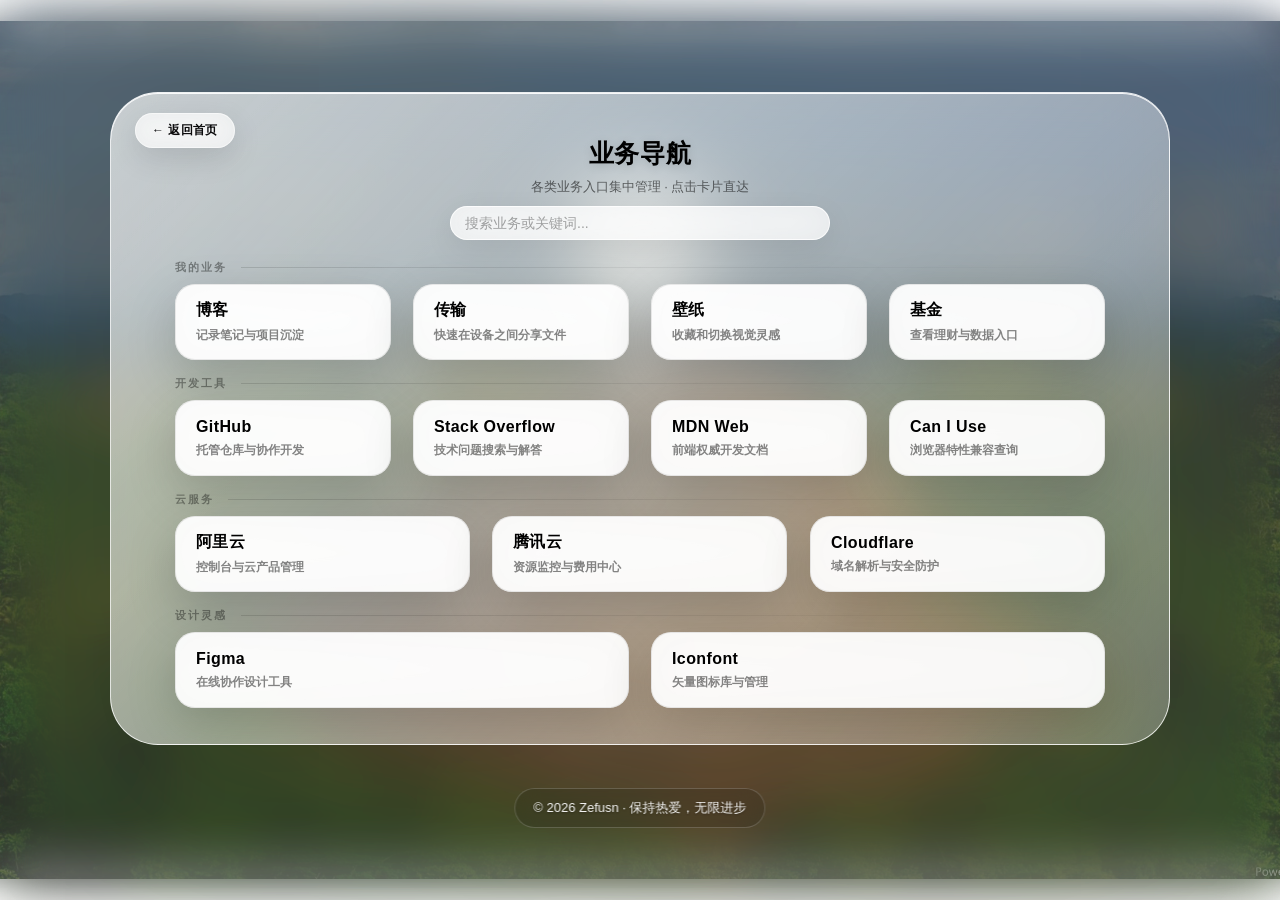
==== nav.html @ c70ac430 "feat: 新增业务导航页并优化首页与二级页面交互 1. 新增nav.html业务导航页面，支持分组展示链接与搜索过滤 2. 首页新增导航入口卡片，跳转至业务导航页 3. 优化3D倾斜卡片逻辑：二级页" ====
<!DOCTYPE html>
<html lang="zh-CN">
<head>
  <meta charset="UTF-8" />
  <meta name="viewport" content="width=device-width, initial-scale=1.0" />
  <title>业务导航</title>
  <link rel="icon" href="assets/img/favicon.ico" type="image/x-icon">
  <link rel="stylesheet" href="assets/css/style.css">
</head>

<body class="scroll-page">
  <div class="overlay"></div>

  <div class="container" id="card">
    <a class="back-btn" href="index.html">&larr; 返回首页</a>

    <div class="page-header">
      <div class="page-title">业务导航</div>
      <div class="page-subtitle">各类业务入口集中管理 · 点击卡片直达</div>
      <label class="nav-search">
        <input type="search" id="nav-search-input" placeholder="搜索业务或关键词..." autocomplete="off" />
      </label>
    </div>

    <div class="nav-sections" id="nav-sections"></div>

    <div class="nav-empty" id="nav-empty" hidden>未找到匹配的导航，换个关键词试试</div>
  </div>

  <div class="footer">
    &copy; 2026 Zefusn &middot; 保持热爱，无限进步
  </div>

  <script src="assets/js/script.js"></script>
  <script>
    const NAV_DATA = [
      {
        group: '我的业务',
        items: [
          { title: '博客', desc: '记录笔记与项目沉淀', url: 'https://www.note.luckymax.cn/' },
          { title: '传输', desc: '快速在设备之间分享文件', url: 'https://www.snapdrop.luckymax.cn/' },
          { title: '壁纸', desc: '收藏和切换视觉灵感', url: 'https://www.im.luckymax.cn/' },
          { title: '基金', desc: '查看理财与数据入口', url: 'https://www.gd.luckymax.cn/' }
        ]
      },
      {
        group: '开发工具',
        items: [
          { title: 'GitHub', desc: '托管仓库与协作开发', url: 'https://github.com' },
          { title: 'Stack Overflow', desc: '技术问题搜索与解答', url: 'https://stackoverflow.com' },
          { title: 'MDN Web', desc: '前端权威开发文档', url: 'https://developer.mozilla.org/zh-CN/' },
          { title: 'Can I Use', desc: '浏览器特性兼容查询', url: 'https://caniuse.com' }
        ]
      },
      {
        group: '云服务',
        items: [
          { title: '阿里云', desc: '控制台与云产品管理', url: 'https://www.aliyun.com' },
          { title: '腾讯云', desc: '资源监控与费用中心', url: 'https://cloud.tencent.com' },
          { title: 'Cloudflare', desc: '域名解析与安全防护', url: 'https://dash.cloudflare.com' }
        ]
      },
      {
        group: '设计灵感',
        items: [
          { title: 'Figma', desc: '在线协作设计工具', url: 'https://www.figma.com' },
          { title: 'Iconfont', desc: '矢量图标库与管理', url: 'https://www.iconfont.cn' }
        ]
      }
    ];

    const sectionsEl = document.getElementById('nav-sections');
    const emptyEl = document.getElementById('nav-empty');
    const searchInput = document.getElementById('nav-search-input');

    function buildNav() {
      const fragment = document.createDocumentFragment();

      NAV_DATA.forEach(data => {
        const section = document.createElement('section');
        section.className = 'nav-section';

        const head = document.createElement('div');
        head.className = 'section-head';
        const label = document.createElement('h2');
        label.className = 'section-label';
        label.textContent = data.group;
        const line = document.createElement('span');
        line.className = 'section-line';
        head.appendChild(label);
        head.appendChild(line);

        const grid = document.createElement('div');
        grid.className = 'links';
        data.items.forEach(item => {
          const link = document.createElement('a');
          link.className = 'link-btn';
          link.href = item.url;
          link.target = '_blank';
          link.rel = 'noopener noreferrer';
          link.dataset.keywords = `${data.group} ${item.title} ${item.desc}`.toLowerCase();
          link.innerHTML =
            `<span class="link-title">${item.title}</span>` +
            `<span class="link-desc">${item.desc}</span>`;
          grid.appendChild(link);
        });

        section.appendChild(head);
        section.appendChild(grid);
        fragment.appendChild(section);
      });

      sectionsEl.appendChild(fragment);
    }

    function filterNav() {
      const keyword = searchInput.value.trim().toLowerCase();
      let visibleCount = 0;

      sectionsEl.querySelectorAll('.nav-section').forEach(section => {
        let sectionVisible = 0;
        section.querySelectorAll('.link-btn').forEach(btn => {
          const hit = !keyword || btn.dataset.keywords.includes(keyword);
          btn.hidden = !hit;
          if (hit) sectionVisible++;
        });
        section.hidden = sectionVisible === 0;
        visibleCount += sectionVisible;
      });

      emptyEl.hidden = visibleCount !== 0;
    }

    window.addEventListener('DOMContentLoaded', () => {
      if (!sectionsEl) return;
      buildNav();
      searchInput.addEventListener('input', filterNav);
    });
  </script>
</body>
</html>
---- assets/css/style.css ----
:root{
  --accent: 200,200,255;
  --accent2: 180,220,255;
  --text: #111;
  --text-soft: rgba(0,0,0,0.65);
  --text-strong: #000;
}

* { margin:0; padding:0; box-sizing:border-box; font-family:-apple-system,BlinkMacSystemFont,"SF Pro Display","Segoe UI",Roboto,sans-serif; }

body {
  min-height:100vh; display:flex; flex-direction:column; justify-content:flex-start; align-items:center;
  padding:20px 60px 140px;
  background-size:cover; background-position:center; overflow:hidden;
  animation:fadeIn 1.2s ease;
  perspective:1600px;
  /* 性能优化：添加背景色作为 fallback */
  background-color:#f0f0f0;
}

.footer {
  position:absolute;
  left:50%;
  bottom:72px;
  transform:translateX(-50%);
  z-index:20;
  width:max-content;
  padding:10px 18px;
  border-radius:999px;
  text-align:center;
  font-size:13px;
  color:rgba(255,255,255,0.95);
  text-shadow:0 1px 2px rgba(0,0,0,0.25);
  background:rgba(18, 18, 18, 0.14);
  backdrop-filter:blur(12px);
  border:1px solid rgba(255,255,255,0.18);
}

body::before {
  content:""; position:absolute; inset:0;
  background:
    radial-gradient(circle at 20% 30%, rgba(var(--accent),0.35), transparent 40%),
    radial-gradient(circle at 80% 70%, rgba(var(--accent2),0.28), transparent 45%),
    radial-gradient(circle at 50% 50%, rgba(var(--accent),0.18), transparent 60%);
  filter: blur(110px);
  animation: float 28s ease-in-out infinite alternate;
}

body::after {
  content:""; position:absolute; inset:0;
  background-image:url('https://grainy-gradients.vercel.app/noise.svg');
  opacity:0.08;
}

@keyframes float {
  from { transform:translateY(-40px) scale(1); }
  to { transform:translateY(40px) scale(1.08); }
}

.overlay {
  position:absolute; inset:0;
  /* 性能优化：减少 backdrop-filter 复杂度 */
  backdrop-filter:blur(30px) saturate(140%);
  background:rgba(255,255,255,0.16);
  /* 性能优化：硬件加速 */
  transform: translateZ(0);
}

.container {
  position:relative; z-index:2;
  display:flex; flex-direction:column; align-items:center;
  gap:42px;
  padding:85px 100px;
  border-radius:48px;
  width:min(1060px, 92vw);
  min-height:500px;

  /* 性能优化：减少 backdrop-filter 复杂度 */
  backdrop-filter:blur(30px) saturate(140%);
  background:linear-gradient(135deg, rgba(255,255,255,0.7), rgba(255,255,255,0.28));
  /* 性能优化：硬件加速 */
  will-change: transform;

  box-shadow:
    0 80px 200px rgba(0,0,0,0.18),
    inset 0 1px 0 rgba(255,255,255,0.9);

  border:1px solid rgba(255,255,255,0.8);

  transform-style:preserve-3d;
  transition:transform .18s ease-out;
  overflow:hidden;

  transform:scale(0.85);
}

.container::before{
  content:""; position:absolute; inset:0; border-radius:inherit;
  background:linear-gradient(130deg,
    rgba(var(--accent),0.35),
    transparent 30%,
    transparent 70%,
    rgba(var(--accent2),0.35));
  mix-blend-mode:overlay;
  opacity:0.6;
  pointer-events:none;
}

.profile { 
  display:flex; flex-direction:column; align-items:center; gap:18px;
  transform: translateZ(40px);
}

.avatar {
  width:150px; height:150px; border-radius:50%; overflow:hidden;
  border:3px solid rgba(255,255,255,0.9);
  box-shadow:0 25px 60px rgba(0,0,0,0.22);
  transition:transform .4s ease;
  transform: translateZ(70px);
}

.avatar:hover { transform:scale(1.06) translateZ(90px); }

.avatar img { width:100%; height:100%; object-fit:cover; }

.name {
  font-size:34px; font-weight:800;
  color:var(--text-strong);
  letter-spacing:0.6px;
  text-shadow:0 2px 10px rgba(0,0,0,0.15);
  transform: translateZ(60px);
}

.intro-line {
  max-width:520px;
  font-size:15px;
  color:rgba(0,0,0,0.56);
  line-height:1.7;
  text-align:center;
  transform: translateZ(54px);
}

.daily-quote {
  text-align:center;
  max-width:600px;
  padding:6px 20px 0;
  transform: translateZ(50px);
}

.quote-label {
  margin-bottom:10px;
  font-size:11px;
  font-weight:700;
  letter-spacing:0.18em;
  color:rgba(0,0,0,0.36);
  text-transform:uppercase;
}

.quote-text {
  font-size:16px;
  font-style:italic;
  color:var(--text-soft);
  line-height:1.6;
  margin-bottom:8px;
}

.quote-author {
  font-size:14px;
  color:var(--text-soft);
  opacity:0.8;
}

.links {
  display:grid;
  grid-template-columns:repeat(auto-fit, minmax(180px, 1fr));
  gap:22px;
  width:100%; max-width:950px;
  transform: translateZ(50px);
}

.link-btn {
  display:flex; flex-direction:column; align-items:flex-start; justify-content:center;
  text-decoration:none;
  gap:10px;
  min-height:110px;
  padding:22px 26px;
  border-radius:24px;
  color:#0b0b0c;

  /* 性能优化：减少 backdrop-filter 复杂度 */
  backdrop-filter:blur(20px) saturate(140%);
  background:rgba(255,255,255,0.98);

  box-shadow:0 18px 50px rgba(0,0,0,0.18);
  border:1px solid rgba(0,0,0,0.06);

  position:relative; overflow:hidden;
  text-shadow:0 1px 0 rgba(255,255,255,0.6);

  will-change: transform;

  transition:
    transform .35s cubic-bezier(.2,.9,.25,1.15),
    box-shadow .35s cubic-bezier(.2,.9,.2,1),
    background .25s ease;
}

.link-btn::after {
  content:""; position:absolute; inset:0;
  background:linear-gradient(120deg,transparent,rgba(255,255,255,0.9),transparent);
  transform:translateX(-120%);
  transition:0.9s;
}

.link-btn:hover::after { transform:translateX(120%); }

.link-btn:hover {
  transform:translateY(-8px) scale(1.035);
  background:#ffffff;
  box-shadow:0 35px 90px rgba(0,0,0,0.28);
}

.link-btn:active {
  transform:translateY(-1px) scale(0.94);
  box-shadow:0 12px 28px rgba(0,0,0,0.18);
  transition: transform .12s cubic-bezier(.3,1.5,.5,1);
}

.link-title {
  font-size:18px;
  font-weight:800;
  letter-spacing:0.4px;
}

.link-desc {
  font-size:13px;
  line-height:1.6;
  color:rgba(0,0,0,0.48);
  font-weight:600;
}

@keyframes fadeIn {
  from {opacity:0; transform:scale(.94);} 
  to {opacity:1; transform:scale(1);} 
}

/* ===== 移动端适配（仅新增）===== */
@media (max-width:768px) {
  body{
    justify-content:flex-start;
    padding:10px 14px 16px;
    overflow-y:auto;
    perspective:none;
    background-image:none !important;
    background-color:#edf3fb;
    -webkit-font-smoothing:antialiased;
    -moz-osx-font-smoothing:grayscale;
    text-rendering:optimizeLegibility;
    /* 性能优化：禁用动画 */
    animation:none;
  }

  body::before {
    display:none;
  }

  body::after {
    display:none;
  }

  .container {
    width:min(100%, 420px);
    min-height:auto;
    padding:22px 18px 16px;
    border-radius:26px;
    gap:18px;
    transform:none !important;
    transform-style:flat;
    will-change:auto;
    transition:box-shadow .2s ease;
    /* 性能优化：减少 backdrop-filter 复杂度 */
    backdrop-filter:blur(20px) saturate(120%);
  }

  .overlay {
    transform:none;
    backdrop-filter:blur(18px) saturate(118%);
    background:rgba(255,255,255,0.14);
  }

  .profile {
    gap:10px;
    transform:none;
  }

  .avatar {
    width:104px; height:104px;
    transform:none;
  }

  .avatar:hover { transform:none; }

  .name {
    font-size:22px;
    transform:none;
  }

  .intro-line {
    font-size:13px;
    max-width:280px;
    transform:none;
  }

  .daily-quote {
    max-width:100%;
    padding:0 6px 0;
    transform:none;
  }

  .quote-label {
    margin-bottom:6px;
    font-size:10px;
  }

  .quote-text {
    font-size:15px;
    line-height:1.65;
    margin-bottom:4px;
  }

  .quote-author {
    font-size:13px;
  }

  .name,
  .quote-text,
  .quote-author,
  .link-btn,
  .link-title,
  .link-desc,
  .footer {
    text-shadow:none;
  }

  .links {
    grid-template-columns:1fr;
    gap:10px;
    transform:none;
  }

  .link-btn {
    padding:14px 16px;
    min-height:76px;
    border-radius:20px;
    backdrop-filter:blur(10px) saturate(115%);
    transition:none;
  }

  .link-title {
    font-size:16px;
  }

  .link-desc {
    font-size:12px;
    line-height:1.55;
  }

  .link-btn::after {
    display:none;
  }

  .link-btn:hover,
  .link-btn:active {
    transform:none;
    box-shadow:0 18px 50px rgba(0,0,0,0.18);
    background:rgba(255,255,255,0.98);
  }

  .footer {
    position:static;
    transform:none;
    width:fit-content;
    max-width:min(100%, 420px);
    margin:8px auto 0;
    padding:8px 14px;
    font-size:12px;
    line-height:1.35;
  }
}

/* ===== 低性能设备适配 ===== */
@media (max-width:480px) {
  .container {
    background:linear-gradient(135deg, rgba(255,255,255,0.66), rgba(255,255,255,0.32));
    backdrop-filter:blur(18px) saturate(118%);
  }

  .overlay {
    background:rgba(255,255,255,0.12);
    backdrop-filter:blur(16px) saturate(115%);
  }

  .link-btn {
    background:rgba(255,255,255,0.9);
    backdrop-filter:blur(8px) saturate(112%);
  }

  .footer {
    max-width:calc(100vw - 28px);
    font-size:11px;
    padding:8px 12px;
  }
}

@media (prefers-reduced-motion: reduce) {
  * { animation:none !important; transition:none !important; }
}

.dark-bg .link-btn{
  background:rgba(255,255,255,0.92);
  color:#000;
  border:1px solid rgba(0,0,0,0.08);
  text-shadow:none;
}

.light-bg .link-btn{
  background:rgba(255,255,255,0.88);
  color:#000;
}

/* ===== 二级页面：业务导航（仅新增）===== */
body.scroll-page {
  overflow-y:auto;
}

.page-header {
  display:flex; flex-direction:column; align-items:center; gap:14px;
  width:100%;
  transform: translateZ(60px);
}

.back-btn {
  position:absolute; top:34px; left:38px;
  display:inline-flex; align-items:center; gap:8px;
  padding:10px 18px;
  border-radius:999px;
  font-size:13px; font-weight:700; letter-spacing:.4px;
  color:#0b0b0c; text-decoration:none;
  backdrop-filter:blur(12px);
  background:rgba(255,255,255,0.6);
  border:1px solid rgba(255,255,255,0.55);
  box-shadow:0 10px 30px rgba(0,0,0,0.12);
  transition:
    transform .25s cubic-bezier(.2,.9,.25,1.15),
    box-shadow .25s ease,
    background .25s ease;
}

.back-btn:hover {
  transform:translateY(-2px);
  background:#ffffff;
  box-shadow:0 16px 40px rgba(0,0,0,0.18);
}

.back-btn:active {
  transform:scale(0.96);
  transition:transform .12s cubic-bezier(.3,1.5,.5,1);
}

.page-title {
  font-size:30px; font-weight:800;
  color:var(--text-strong);
  letter-spacing:.6px;
  text-shadow:0 2px 10px rgba(0,0,0,.15);
}

.page-subtitle {
  font-size:14px;
  color:rgba(0,0,0,.56);
}

.nav-search {
  display:flex; align-items:center; gap:8px;
  margin-top:2px;
  width:min(420px, 100%);
  padding:11px 16px;
  border-radius:999px;
  backdrop-filter:blur(16px);
  background:rgba(255,255,255,0.7);
  border:1px solid rgba(255,255,255,0.8);
  box-shadow:0 10px 30px rgba(0,0,0,.08);
  transition:box-shadow .25s ease, border-color .25s ease;
}

.nav-search:focus-within {
  border-color:rgba(255,255,255,.95);
  box-shadow:0 0 0 3px rgba(var(--accent2),0.35), 0 12px 36px rgba(0,0,0,.12);
}

.nav-search input {
  flex:1;
  border:none; outline:none; background:transparent;
  font-size:14px;
  color:var(--text-strong);
}

.nav-search input::placeholder { color:rgba(0,0,0,.35); }

.nav-sections {
  display:flex; flex-direction:column; gap:30px;
  width:100%; max-width:950px;
  transform: translateZ(50px);
}

.nav-section {
  display:flex; flex-direction:column; gap:16px;
}

.nav-section[hidden] { display:none; }

.section-head {
  display:flex; align-items:center; gap:14px;
}

.section-label {
  font-size:11px; font-weight:700;
  letter-spacing:.18em; text-transform:uppercase;
  color:rgba(0,0,0,.36);
}

.section-line {
  flex:1; height:1px;
  background:linear-gradient(90deg, rgba(0,0,0,.12), transparent);
}

.link-btn[hidden] { display:none; }

.nav-empty {
  padding:26px;
  text-align:center;
  font-size:14px;
  color:rgba(0,0,0,.45);
}

@media (max-width:768px) {
  .back-btn {
    top:16px; left:16px;
    padding:8px 14px;
    font-size:12px;
  }

  .page-header {
    gap:10px;
    transform:none;
  }

  .page-title { font-size:22px; text-shadow:none; }
  .page-subtitle { font-size:13px; }

  .nav-search {
    width:100%;
    padding:9px 14px;
  }

  .nav-sections {
    gap:22px;
    transform:none;
  }

  .nav-empty {
    padding:14px;
    font-size:13px;
  }
}

/* ===== 导航页紧凑布局：桌面端一屏完整展示（仅新增）===== */
@media (min-width:769px) {
  body.scroll-page {
    /* 底部预留 footer 空间 */
    padding:24px 60px 88px;
  }

  body.scroll-page .container {
    gap:20px;
    min-height:auto;
    padding:44px 64px 36px;
    /* 关键：不做缩放/3D 变换，避免位图降采样导致文字模糊 */
    transform:none !important;
    will-change:auto;
    transition:none;
    /* 剩余空间内垂直居中（auto margin 在内容超高时可安全滚动，不会裁顶） */
    margin-block:auto;
  }

  body.scroll-page .page-header,
  body.scroll-page .nav-sections {
    transform:none;
  }

  body.scroll-page .back-btn {
    top:20px; left:24px;
    padding:8px 16px;
    font-size:12px;
  }

  body.scroll-page .page-header { gap:8px; }

  body.scroll-page .page-title { font-size:25px; }

  body.scroll-page .page-subtitle { font-size:13px; }

  body.scroll-page .nav-search {
    width:min(380px, 100%);
    padding:8px 14px;
  }

  body.scroll-page .nav-sections { gap:16px; }

  body.scroll-page .nav-section { gap:9px; }

  body.scroll-page .link-btn {
    min-height:76px;
    gap:5px;
    padding:15px 20px;
    border-radius:20px;
  }

  body.scroll-page .link-title { font-size:16px; }

  body.scroll-page .link-desc {
    font-size:12px;
    line-height:1.5;
  }
}
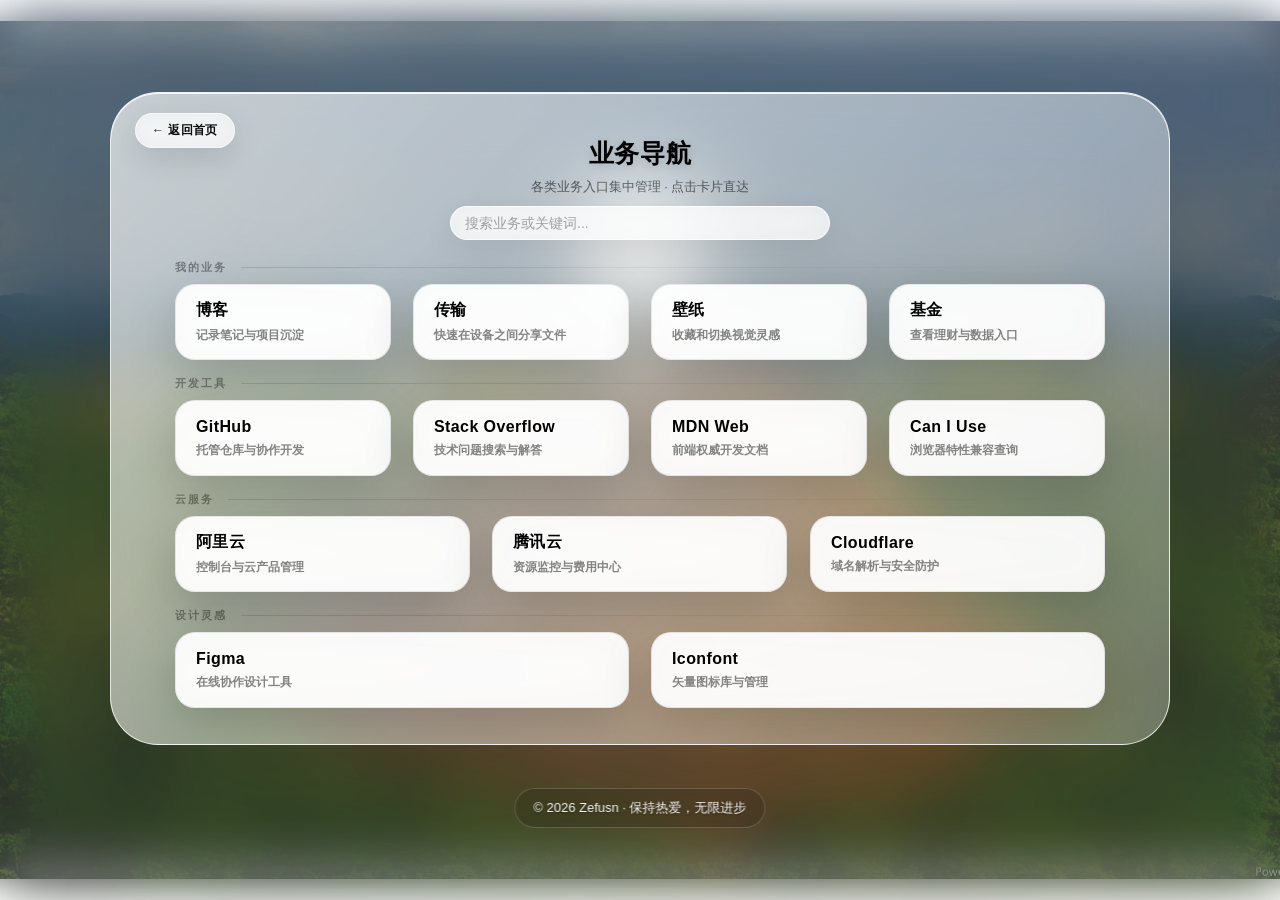
==== commit 89a2bec3: "refactor: 重构背景图实现，优化加载过渡效果 将背景图从body图层拆分到独立的.bg-image元素，添加淡入动画避免视觉跳变，保留兜底兼容旧行为" ====
--- a/nav.html
+++ b/nav.html
@@ -9,6 +9,7 @@
 </head>
 
 <body class="scroll-page">
+  <div class="bg-image" id="bg-image"></div>
   <div class="overlay"></div>
 
   <div class="container" id="card">
--- a/assets/css/style.css
+++ b/assets/css/style.css
@@ -52,6 +52,16 @@
   opacity:0.08;
 }
 
+/* 壁纸独立图层：加载后淡入，避免「壁纸先出现、玻璃后叠加」的突兀跳变 */
+.bg-image {
+  position:absolute; inset:0;
+  background-size:cover; background-position:center;
+  opacity:0;
+  transition:opacity .9s ease;
+}
+
+.bg-image.bg-visible { opacity:1; }
+
 @keyframes float {
   from { transform:translateY(-40px) scale(1); }
   to { transform:translateY(40px) scale(1.08); }
@@ -632,3 +642,53 @@
     line-height:1.5;
   }
 }
+
+/* ===== 首页「业务导航」通栏入口（仅新增）===== */
+.nav-entry {
+  grid-column: 1 / -1;
+  flex-direction: row;
+  align-items: center;
+  justify-content: space-between;
+  gap:16px;
+  min-height:84px;
+  padding:18px 28px;
+}
+
+.nav-entry-text {
+  display:flex; flex-direction:column; gap:8px;
+}
+
+.nav-entry-go {
+  display:inline-flex; align-items:center; gap:6px;
+  flex-shrink:0;
+  font-size:14px; font-weight:700; letter-spacing:1px;
+  color:rgba(0,0,0,.5);
+  text-shadow:0 1px 0 rgba(255,255,255,.6);
+  transition:
+    transform .25s cubic-bezier(.2,.9,.25,1.15),
+    color .25s ease;
+}
+
+.nav-entry:hover .nav-entry-go {
+  transform:translateX(5px);
+  color:#000;
+}
+
+@media (max-width:768px) {
+  .nav-entry {
+    min-height:60px;
+    padding:13px 16px;
+    gap:10px;
+  }
+
+  .nav-entry-text { gap:4px; }
+
+  .nav-entry-go {
+    font-size:12px;
+    text-shadow:none;
+  }
+
+  .nav-entry:hover .nav-entry-go {
+    transform:none;
+  }
+}
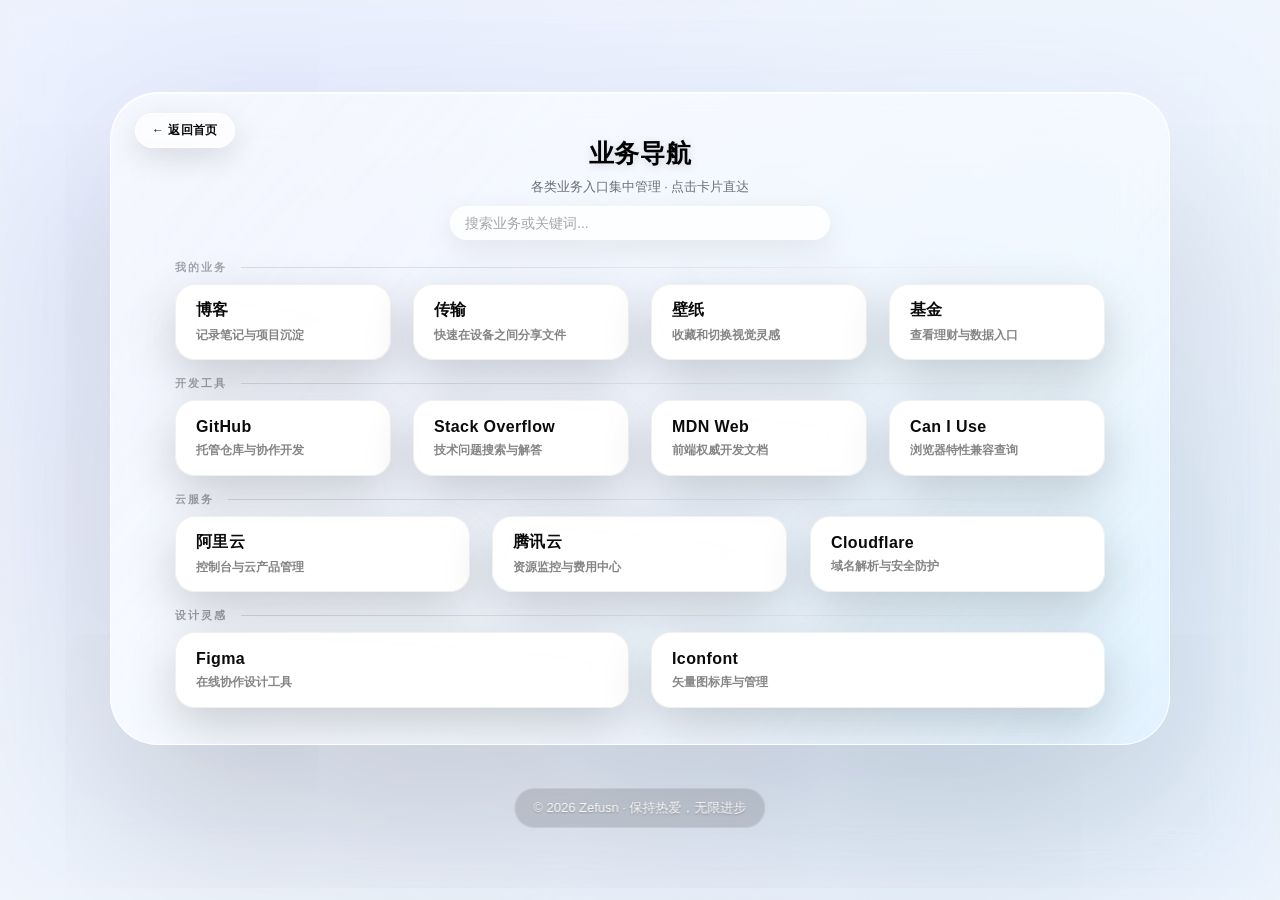
==== commit be65f048: "style&fix: 优化背景图层样式与站点资源缓存 1. 给css、js、html静态资源添加版本哈希参数避免缓存 2. 将背景相关元素从absolute改为fixed适配滚动页面 3. 移除背景图" ====
--- a/nav.html
+++ b/nav.html
@@ -5,7 +5,7 @@
   <meta name="viewport" content="width=device-width, initial-scale=1.0" />
   <title>业务导航</title>
   <link rel="icon" href="assets/img/favicon.ico" type="image/x-icon">
-  <link rel="stylesheet" href="assets/css/style.css">
+  <link rel="stylesheet" href="assets/css/style.css?v=20260827b">
 </head>
 
 <body class="scroll-page">
@@ -32,7 +32,7 @@
     &copy; 2026 Zefusn &middot; 保持热爱，无限进步
   </div>
 
-  <script src="assets/js/script.js"></script>
+  <script src="assets/js/script.js?v=20260827e"></script>
   <script>
     const NAV_DATA = [
       {
--- a/assets/css/style.css
+++ b/assets/css/style.css
@@ -37,7 +37,7 @@
 }
 
 body::before {
-  content:""; position:absolute; inset:0;
+  content:""; position:fixed; inset:0;
   background:
     radial-gradient(circle at 20% 30%, rgba(var(--accent),0.35), transparent 40%),
     radial-gradient(circle at 80% 70%, rgba(var(--accent2),0.28), transparent 45%),
@@ -47,14 +47,15 @@
 }
 
 body::after {
-  content:""; position:absolute; inset:0;
+  content:""; position:fixed; inset:0;
   background-image:url('https://grainy-gradients.vercel.app/noise.svg');
   opacity:0.08;
 }
 
-/* 壁纸独立图层：加载后淡入，避免「壁纸先出现、玻璃后叠加」的突兀跳变 */
+/* 壁纸独立图层：加载后淡入，避免「壁纸先出现、玻璃后叠加」的突兀跳变。
+   必须用 fixed：页面可滚动时 absolute 只覆盖首屏高度，滚动后会露出底色 */
 .bg-image {
-  position:absolute; inset:0;
+  position:fixed; inset:0;
   background-size:cover; background-position:center;
   opacity:0;
   transition:opacity .9s ease;
@@ -68,7 +69,7 @@
 }
 
 .overlay {
-  position:absolute; inset:0;
+  position:fixed; inset:0;
   /* 性能优化：减少 backdrop-filter 复杂度 */
   backdrop-filter:blur(30px) saturate(140%);
   background:rgba(255,255,255,0.16);
@@ -261,7 +262,6 @@
     padding:10px 14px 16px;
     overflow-y:auto;
     perspective:none;
-    background-image:none !important;
     background-color:#edf3fb;
     -webkit-font-smoothing:antialiased;
     -moz-osx-font-smoothing:grayscale;
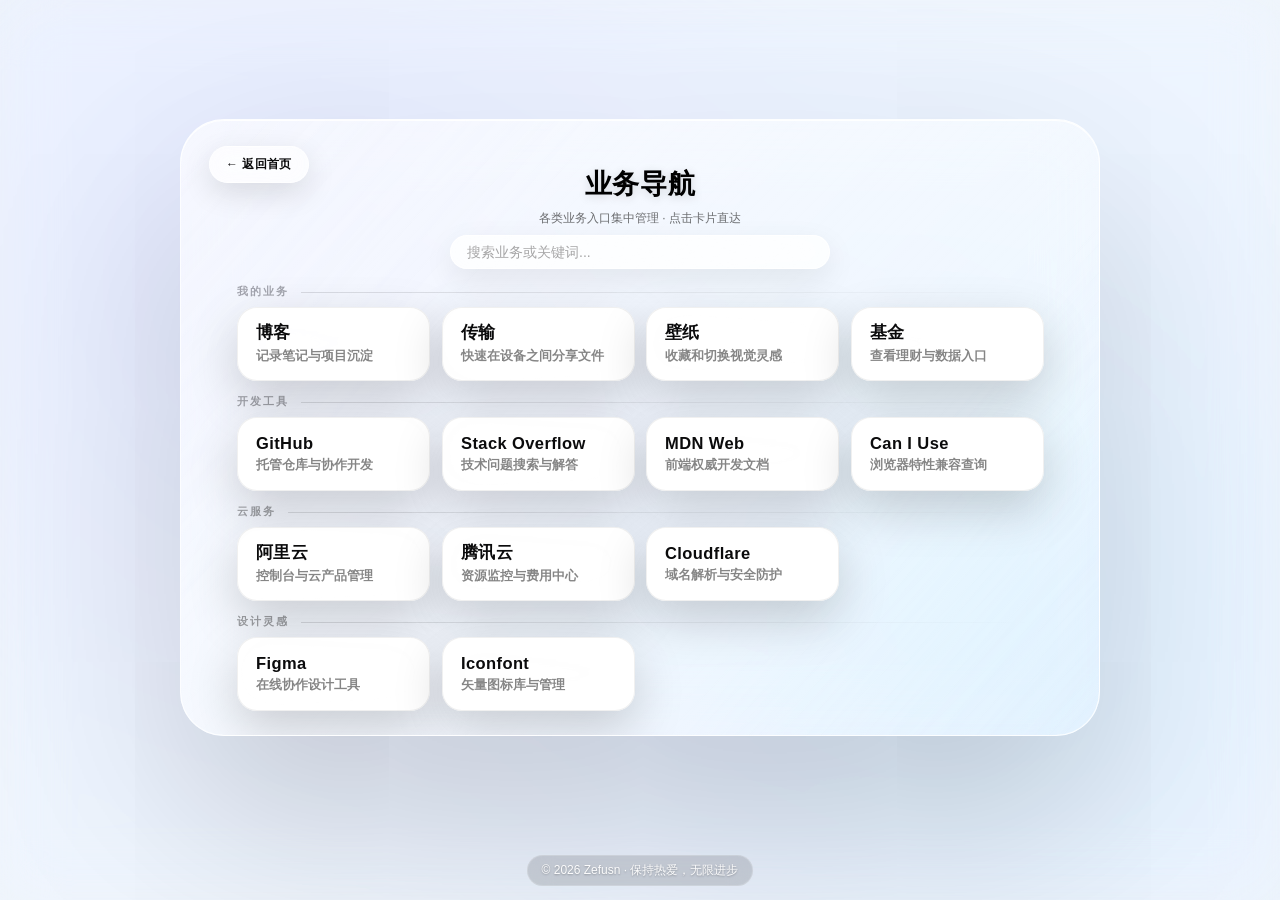
==== commit fc9c9d7e: "refactor(homepage&nav): 重构页面布局与样式，优化导航入口 1.  替换旧的业务导航通栏入口为右上角悬浮按钮 2.  调整整体页面间距、卡片尺寸与样式细节 3.  新增多屏幕尺寸" ====
--- a/nav.html
+++ b/nav.html
@@ -5,7 +5,7 @@
   <meta name="viewport" content="width=device-width, initial-scale=1.0" />
   <title>业务导航</title>
   <link rel="icon" href="assets/img/favicon.ico" type="image/x-icon">
-  <link rel="stylesheet" href="assets/css/style.css?v=20260827b">
+  <link rel="stylesheet" href="assets/css/style.css?v=20260829h">
 </head>
 
 <body class="scroll-page">
--- a/assets/css/style.css
+++ b/assets/css/style.css
@@ -10,8 +10,10 @@
 
 body {
   min-height:100vh; display:flex; flex-direction:column; justify-content:flex-start; align-items:center;
-  padding:20px 60px 140px;
-  background-size:cover; background-position:center; overflow:hidden;
+  padding:14px 40px 16px;
+  background-size:cover; background-position:center;
+  /* 强制一屏：禁止滚动，卡片必须完整显示 */
+  overflow:hidden;
   animation:fadeIn 1.2s ease;
   perspective:1600px;
   /* 性能优化：添加背景色作为 fallback */
@@ -19,16 +21,14 @@
 }
 
 .footer {
-  position:absolute;
-  left:50%;
-  bottom:72px;
-  transform:translateX(-50%);
+  position:static;
+  margin-top:auto;
   z-index:20;
   width:max-content;
-  padding:10px 18px;
+  padding:8px 16px;
   border-radius:999px;
   text-align:center;
-  font-size:13px;
+  font-size:12px;
   color:rgba(255,255,255,0.95);
   text-shadow:0 1px 2px rgba(0,0,0,0.25);
   background:rgba(18, 18, 18, 0.14);
@@ -80,11 +80,11 @@
 .container {
   position:relative; z-index:2;
   display:flex; flex-direction:column; align-items:center;
-  gap:42px;
-  padding:85px 100px;
-  border-radius:48px;
-  width:min(1060px, 92vw);
-  min-height:500px;
+  gap:30px;
+  padding:72px 44px;
+  border-radius:40px;
+  width:min(880px, 94vw);
+  min-height:auto;
 
   /* 性能优化：减少 backdrop-filter 复杂度 */
   backdrop-filter:blur(30px) saturate(140%);
@@ -117,13 +117,13 @@
   pointer-events:none;
 }
 
-.profile { 
-  display:flex; flex-direction:column; align-items:center; gap:18px;
+.profile {
+  display:flex; flex-direction:column; align-items:center; gap:14px;
   transform: translateZ(40px);
 }
 
 .avatar {
-  width:150px; height:150px; border-radius:50%; overflow:hidden;
+  width:120px; height:120px; border-radius:50%; overflow:hidden;
   border:3px solid rgba(255,255,255,0.9);
   box-shadow:0 25px 60px rgba(0,0,0,0.22);
   transition:transform .4s ease;
@@ -135,7 +135,7 @@
 .avatar img { width:100%; height:100%; object-fit:cover; }
 
 .name {
-  font-size:34px; font-weight:800;
+  font-size:28px; font-weight:800;
   color:var(--text-strong);
   letter-spacing:0.6px;
   text-shadow:0 2px 10px rgba(0,0,0,0.15);
@@ -154,8 +154,10 @@
 .daily-quote {
   text-align:center;
   max-width:600px;
-  padding:6px 20px 0;
+  min-height:84px;
+  padding:6px 24px 0;
   transform: translateZ(50px);
+  display:flex; flex-direction:column; align-items:center;
 }
 
 .quote-label {
@@ -183,19 +185,19 @@
 
 .links {
   display:grid;
-  grid-template-columns:repeat(auto-fit, minmax(180px, 1fr));
-  gap:22px;
-  width:100%; max-width:950px;
+  grid-template-columns:repeat(4, 1fr);
+  gap:14px;
+  width:100%; max-width:820px;
   transform: translateZ(50px);
 }
 
 .link-btn {
   display:flex; flex-direction:column; align-items:flex-start; justify-content:center;
   text-decoration:none;
-  gap:10px;
-  min-height:110px;
-  padding:22px 26px;
-  border-radius:24px;
+  gap:7px;
+  min-height:88px;
+  padding:16px 22px;
+  border-radius:22px;
   color:#0b0b0c;
 
   /* 性能优化：减少 backdrop-filter 复杂度 */
@@ -238,14 +240,14 @@
 }
 
 .link-title {
-  font-size:18px;
+  font-size:17px;
   font-weight:800;
   letter-spacing:0.4px;
 }
 
 .link-desc {
   font-size:13px;
-  line-height:1.6;
+  line-height:1.55;
   color:rgba(0,0,0,0.48);
   font-weight:600;
 }
@@ -440,21 +442,24 @@
 
 /* ===== 二级页面：业务导航（仅新增）===== */
 body.scroll-page {
-  overflow-y:auto;
+  /* 与首页一致：强制一屏，禁止滚动 */
+  overflow:hidden;
+  justify-content:center;
+  padding:14px 40px 14px;
 }
 
 .page-header {
-  display:flex; flex-direction:column; align-items:center; gap:14px;
+  display:flex; flex-direction:column; align-items:center; gap:12px;
   width:100%;
   transform: translateZ(60px);
 }
 
 .back-btn {
-  position:absolute; top:34px; left:38px;
+  position:absolute; top:28px; left:32px;
   display:inline-flex; align-items:center; gap:8px;
-  padding:10px 18px;
+  padding:9px 16px;
   border-radius:999px;
-  font-size:13px; font-weight:700; letter-spacing:.4px;
+  font-size:12px; font-weight:700; letter-spacing:.4px;
   color:#0b0b0c; text-decoration:none;
   backdrop-filter:blur(12px);
   background:rgba(255,255,255,0.6);
@@ -478,22 +483,22 @@
 }
 
 .page-title {
-  font-size:30px; font-weight:800;
+  font-size:28px; font-weight:800;
   color:var(--text-strong);
   letter-spacing:.6px;
   text-shadow:0 2px 10px rgba(0,0,0,.15);
 }
 
 .page-subtitle {
-  font-size:14px;
+  font-size:13px;
   color:rgba(0,0,0,.56);
 }
 
 .nav-search {
   display:flex; align-items:center; gap:8px;
   margin-top:2px;
-  width:min(420px, 100%);
-  padding:11px 16px;
+  width:min(400px, 100%);
+  padding:10px 15px;
   border-radius:999px;
   backdrop-filter:blur(16px);
   background:rgba(255,255,255,0.7);
@@ -517,19 +522,27 @@
 .nav-search input::placeholder { color:rgba(0,0,0,.35); }
 
 .nav-sections {
-  display:flex; flex-direction:column; gap:30px;
-  width:100%; max-width:950px;
+  display:flex; flex-direction:column; gap:22px;
+  width:100%; max-width:1060px;
   transform: translateZ(50px);
 }
 
+/* nav 页内的卡片网格：默认 4 列（与首页一致），紧凑一屏 */
+.nav-section .links {
+  grid-template-columns:repeat(4, 1fr);
+  gap:14px;
+  width:100%;
+  max-width:none;
+}
+
 .nav-section {
-  display:flex; flex-direction:column; gap:16px;
+  display:flex; flex-direction:column; gap:12px;
 }
 
 .nav-section[hidden] { display:none; }
 
 .section-head {
-  display:flex; align-items:center; gap:14px;
+  display:flex; align-items:center; gap:12px;
 }
 
 .section-label {
@@ -546,7 +559,7 @@
 .link-btn[hidden] { display:none; }
 
 .nav-empty {
-  padding:26px;
+  padding:20px;
   text-align:center;
   font-size:14px;
   color:rgba(0,0,0,.45);
@@ -586,19 +599,21 @@
 /* ===== 导航页紧凑布局：桌面端一屏完整展示（仅新增）===== */
 @media (min-width:769px) {
   body.scroll-page {
-    /* 底部预留 footer 空间 */
-    padding:24px 60px 88px;
+    /* 一屏：上下紧凑、底部 padding 足够放 footer 间距 + 禁止滚动 */
+    padding:14px 40px 12px;
+    overflow:hidden;
   }
 
   body.scroll-page .container {
-    gap:20px;
+    gap:14px;
     min-height:auto;
-    padding:44px 64px 36px;
+    padding:40px 52px 22px;
+    width:min(860px, 94vw);
     /* 关键：不做缩放/3D 变换，避免位图降采样导致文字模糊 */
     transform:none !important;
     will-change:auto;
     transition:none;
-    /* 剩余空间内垂直居中（auto margin 在内容超高时可安全滚动，不会裁顶） */
+    /* 剩余空间内垂直居中 */
     margin-block:auto;
   }
 
@@ -608,87 +623,477 @@
   }
 
   body.scroll-page .back-btn {
-    top:20px; left:24px;
-    padding:8px 16px;
+    top:22px; left:24px;
+    padding:8px 14px;
     font-size:12px;
   }
 
+  body.scroll-page .page-header { gap:6px; }
+
+  body.scroll-page .page-title { font-size:24px; }
+
+  body.scroll-page .page-subtitle { font-size:12px; }
+
+  body.scroll-page .nav-search {
+    width:min(340px, 100%);
+    padding:7px 14px;
+    margin-top:0;
+  }
+
+  body.scroll-page .nav-sections {
+    gap:12px;
+    max-width:none;
+  }
+
+  body.scroll-page .nav-section { gap:6px; }
+
+  body.scroll-page .nav-section .links {
+    gap:10px;
+    grid-template-columns:repeat(4, 1fr);
+  }
+
+  body.scroll-page .link-btn {
+    min-height:64px;
+    gap:4px;
+    padding:12px 16px;
+    border-radius:18px;
+  }
+
+  body.scroll-page .link-title { font-size:15px; }
+
+  body.scroll-page .link-desc {
+    font-size:11.5px;
+    line-height:1.4;
+  }
+
+  body.scroll-page .section-label { font-size:10.5px; }
+
+  body.scroll-page .footer {
+    margin-top:14px;
+    font-size:12px;
+    padding:6px 14px;
+  }
+}
+
+/* ===== 首页「业务导航」入口 pill 按钮 —— 与返回按钮规格一致，右上角对称 ===== */
+.nav-entry-btn {
+  position:absolute; top:28px; right:32px;
+  display:inline-flex; align-items:center; gap:8px;
+  padding:9px 16px;
+  border-radius:999px;
+  font-size:12px; font-weight:700; letter-spacing:.4px;
+  color:#0b0b0c; text-decoration:none;
+  backdrop-filter:blur(12px);
+  background:rgba(255,255,255,0.6);
+  border:1px solid rgba(255,255,255,0.55);
+  box-shadow:0 10px 30px rgba(0,0,0,0.12);
+  transition:
+    transform .25s cubic-bezier(.2,.9,.25,1.15),
+    box-shadow .25s ease,
+    background .25s ease;
+  z-index:5;
+}
+
+.nav-entry-btn:hover {
+  transform:translateY(-2px);
+  background:#ffffff;
+  box-shadow:0 16px 40px rgba(0,0,0,0.18);
+}
+
+.nav-entry-btn:active {
+  transform:scale(0.96);
+  transition:transform .12s cubic-bezier(.3,1.5,.5,1);
+}
+
+.nav-entry-btn .nav-entry-go {
+  font-size:12px;
+  font-weight:700;
+  letter-spacing:.4px;
+  color:rgba(0,0,0,.5);
+  text-shadow:0 1px 0 rgba(255,255,255,.6);
+  transition:transform .25s cubic-bezier(.2,.9,.25,1.15), color .25s ease;
+}
+
+.nav-entry-btn:hover .nav-entry-go {
+  transform:translateX(4px);
+  color:#000;
+}
+
+/* ===== 中等高度适配：视口高 ≥860px（1080p 主流笔记本/显示器）===== */
+@media (min-height:860px) {
+  .container {
+    padding:86px 52px;
+    gap:36px;
+    border-radius:44px;
+    width:min(940px, 94vw);
+  }
+
+  .profile { gap:16px; }
+
+  .avatar { width:136px; height:136px; }
+
+  .name { font-size:32px; }
+
+  .intro-line { font-size:16px; }
+
+  .daily-quote {
+    padding:8px 28px 0;
+    min-height:96px;
+  }
+
+  .quote-label { margin-bottom:12px; }
+
+  .quote-text { font-size:17px; margin-bottom:10px; }
+
+  .quote-author { font-size:15px; }
+
+  .links {
+    grid-template-columns:repeat(4, 1fr);
+    gap:16px;
+    max-width:880px;
+  }
+
+  .link-btn {
+    min-height:96px;
+    gap:8px;
+    padding:18px 20px;
+    border-radius:22px;
+  }
+
+  .link-title { font-size:18px; }
+
+  .link-desc { font-size:13px; }
+
+  .nav-entry-btn {
+    top:40px; right:36px;
+    padding:10px 18px;
+    font-size:13px;
+  }
+
+  /* —— nav 页中等高度：保持一屏（高度充裕，适度放大但不撑出屏幕）—— */
+  body.scroll-page {
+    padding:18px 44px 14px;
+    overflow:hidden;
+  }
+
+  body.scroll-page .container {
+    padding:46px 56px 24px;
+    gap:16px;
+    border-radius:44px;
+    width:min(920px, 94vw);
+    transform:none !important;
+    transition:none;
+  }
+
+  body.scroll-page .back-btn {
+    top:26px; left:28px;
+    padding:9px 16px;
+  }
+
   body.scroll-page .page-header { gap:8px; }
 
-  body.scroll-page .page-title { font-size:25px; }
-
-  body.scroll-page .page-subtitle { font-size:13px; }
+  body.scroll-page .page-title { font-size:27px; }
 
   body.scroll-page .nav-search {
     width:min(380px, 100%);
-    padding:8px 14px;
-  }
-
-  body.scroll-page .nav-sections { gap:16px; }
-
-  body.scroll-page .nav-section { gap:9px; }
+    padding:8px 16px;
+    margin-top:0;
+  }
+
+  body.scroll-page .nav-sections { gap:14px; max-width:none; }
+
+  body.scroll-page .nav-section { gap:8px; }
+
+  body.scroll-page .nav-section .links {
+    gap:12px;
+    grid-template-columns:repeat(4, 1fr);
+  }
 
   body.scroll-page .link-btn {
-    min-height:76px;
+    min-height:74px;
+    padding:14px 18px;
+    border-radius:20px;
+  }
+
+  body.scroll-page .link-title { font-size:16.5px; }
+
+  body.scroll-page .link-desc { font-size:12.5px; }
+
+  body.scroll-page .footer {
+    margin-top:18px;
+  }
+}
+
+/* ===== 高屏适配：视口高 ≥1050px（2K / 4K 竖高屏幕）===== */
+@media (min-height:1050px) {
+  body {
+    padding:20px 48px 22px;
+  }
+
+  .container {
+    padding:100px 56px;
+    gap:42px;
+    border-radius:50px;
+    width:min(1000px, 94vw);
+  }
+
+  .profile { gap:18px; }
+
+  .avatar { width:150px; height:150px; }
+
+  .name { font-size:36px; }
+
+  .intro-line { font-size:17px; }
+
+  .daily-quote {
+    padding:10px 30px 0;
+    min-height:108px;
+  }
+
+  .quote-label { margin-bottom:14px; }
+
+  .quote-text { font-size:18px; margin-bottom:12px; }
+
+  .quote-author { font-size:15px; }
+
+  .links {
+    grid-template-columns:repeat(4, 1fr);
+    gap:18px;
+    max-width:920px;
+  }
+
+  .link-btn {
+    min-height:104px;
+    gap:10px;
+    padding:20px 22px;
+    border-radius:24px;
+  }
+
+  .link-title { font-size:19px; }
+
+  .link-desc { font-size:14px; }
+
+  .nav-entry-btn {
+    top:50px; right:40px;
+    padding:10px 18px;
+    font-size:13px;
+  }
+
+  .footer {
+    padding:10px 20px;
+    font-size:14px;
+  }
+
+  /* —— nav 页高屏：保持一屏，适度放大不撑 —— */
+  body.scroll-page {
+    padding:22px 50px 16px;
+    overflow:hidden;
+  }
+
+  body.scroll-page .container {
+    padding:54px 60px 28px;
+    gap:20px;
+    border-radius:50px;
+    width:min(1000px, 94vw);
+    transform:none !important;
+    transition:none;
+  }
+
+  body.scroll-page .back-btn {
+    top:30px; left:32px;
+    padding:10px 18px;
+    font-size:13px;
+  }
+
+  body.scroll-page .page-header { gap:10px; }
+
+  body.scroll-page .page-title { font-size:30px; }
+
+  body.scroll-page .page-subtitle { font-size:14px; }
+
+  body.scroll-page .nav-search {
+    width:min(400px, 100%);
+    padding:9px 16px;
+    margin-top:0;
+  }
+
+  body.scroll-page .nav-sections { gap:18px; max-width:none; }
+
+  body.scroll-page .nav-section { gap:10px; }
+
+  body.scroll-page .nav-section .links {
+    gap:14px;
+    grid-template-columns:repeat(4, 1fr);
+  }
+
+  body.scroll-page .link-btn {
+    min-height:82px;
+    gap:8px;
+    padding:16px 20px;
+    border-radius:22px;
+  }
+
+  body.scroll-page .link-title { font-size:17.5px; }
+
+  body.scroll-page .link-desc { font-size:13px; }
+
+  body.scroll-page .footer {
+    margin-top:22px;
+  }
+}
+
+/* ===== 超宽屏补充：≥1600px 宽 但未达高屏阈值（高度<860px 的超宽显示器），仅增宽不加高 ===== */
+@media (min-width:1600px) and (max-height:859px) {
+  .container {
+    width:min(1020px, 94vw);
+  }
+
+  .links {
+    max-width:960px;
+    grid-template-columns:repeat(4, 1fr);
+  }
+
+  body.scroll-page .container {
+    width:min(940px, 94vw);
+    transform:none !important;
+  }
+
+  body.scroll-page .nav-sections {
+    max-width:none;
+  }
+
+  body.scroll-page .nav-section .links {
+    grid-template-columns:repeat(4, 1fr);
+  }
+}
+
+/* ===== 4K 超宽超高屏：≥2400px 宽 且 ≥1200px 高，顶级放大 ===== */
+@media (min-width:2400px) and (min-height:1200px) {
+  .container {
+    width:min(1180px, 94vw);
+    padding:112px 64px;
+    gap:52px;
+    border-radius:54px;
+  }
+
+  .avatar { width:168px; height:168px; }
+
+  .name { font-size:40px; }
+
+  .intro-line { font-size:18px; }
+
+  .daily-quote {
+    padding:12px 32px 0;
+    min-height:120px;
+  }
+
+  .quote-label { margin-bottom:16px; }
+
+  .quote-text { font-size:20px; margin-bottom:14px; }
+
+  .quote-author { font-size:16px; }
+
+  .links {
+    max-width:1100px;
+    grid-template-columns:repeat(4, 1fr);
+    gap:20px;
+  }
+
+  .link-btn {
+    min-height:112px;
+    gap:10px;
+    padding:24px 24px;
+    border-radius:26px;
+  }
+
+  .link-title { font-size:20px; }
+
+  .link-desc { font-size:14px; }
+
+  .nav-entry-btn {
+    top:58px; right:46px;
+    padding:11px 20px;
+    font-size:14px;
+  }
+
+  .footer {
+    padding:12px 22px;
+    font-size:15px;
+  }
+
+  /* —— nav 页 4K：保持一屏，尺寸适度过载不撑 —— */
+  body.scroll-page {
+    padding:26px 60px 18px;
+    overflow:hidden;
+  }
+
+  body.scroll-page .container {
+    padding:62px 72px 32px;
+    gap:24px;
+    border-radius:54px;
+    width:min(1140px, 94vw);
+    transform:none !important;
+    transition:none;
+  }
+
+  body.scroll-page .back-btn {
+    top:32px; left:36px;
+    padding:10px 18px;
+    font-size:13px;
+  }
+
+  body.scroll-page .page-header { gap:12px; }
+
+  body.scroll-page .page-title { font-size:32px; }
+
+  body.scroll-page .page-subtitle { font-size:15px; }
+
+  body.scroll-page .nav-search {
+    width:min(440px, 100%);
+    padding:10px 18px;
+    margin-top:0;
+  }
+
+  body.scroll-page .nav-sections { gap:22px; max-width:none; }
+
+  body.scroll-page .nav-section { gap:12px; }
+
+  body.scroll-page .nav-section .links {
+    gap:16px;
+    grid-template-columns:repeat(4, 1fr);
+  }
+
+  body.scroll-page .link-btn {
+    min-height:90px;
+    gap:10px;
+    padding:18px 22px;
+    border-radius:24px;
+  }
+
+  body.scroll-page .link-title { font-size:18px; }
+
+  body.scroll-page .link-desc { font-size:14px; }
+
+  body.scroll-page .footer {
+    margin-top:26px;
+  }
+}
+
+/* ===== 移动端：首页 nav-entry-btn 紧凑 ===== */
+@media (max-width:768px) {
+  .nav-entry-btn {
+    top:14px; right:14px;
+    padding:7px 12px;
+    font-size:11px;
     gap:5px;
-    padding:15px 20px;
-    border-radius:20px;
-  }
-
-  body.scroll-page .link-title { font-size:16px; }
-
-  body.scroll-page .link-desc {
-    font-size:12px;
-    line-height:1.5;
-  }
-}
-
-/* ===== 首页「业务导航」通栏入口（仅新增）===== */
-.nav-entry {
-  grid-column: 1 / -1;
-  flex-direction: row;
-  align-items: center;
-  justify-content: space-between;
-  gap:16px;
-  min-height:84px;
-  padding:18px 28px;
-}
-
-.nav-entry-text {
-  display:flex; flex-direction:column; gap:8px;
-}
-
-.nav-entry-go {
-  display:inline-flex; align-items:center; gap:6px;
-  flex-shrink:0;
-  font-size:14px; font-weight:700; letter-spacing:1px;
-  color:rgba(0,0,0,.5);
-  text-shadow:0 1px 0 rgba(255,255,255,.6);
-  transition:
-    transform .25s cubic-bezier(.2,.9,.25,1.15),
-    color .25s ease;
-}
-
-.nav-entry:hover .nav-entry-go {
-  transform:translateX(5px);
-  color:#000;
-}
-
-@media (max-width:768px) {
-  .nav-entry {
-    min-height:60px;
-    padding:13px 16px;
-    gap:10px;
-  }
-
-  .nav-entry-text { gap:4px; }
-
-  .nav-entry-go {
-    font-size:12px;
-    text-shadow:none;
-  }
-
-  .nav-entry:hover .nav-entry-go {
-    transform:none;
-  }
-}
+  }
+
+  .nav-entry-btn:hover,
+  .nav-entry-btn:active {
+    transform:none;
+  }
+
+  .nav-entry-btn:hover .nav-entry-go {
+    transform:none;
+  }
+}
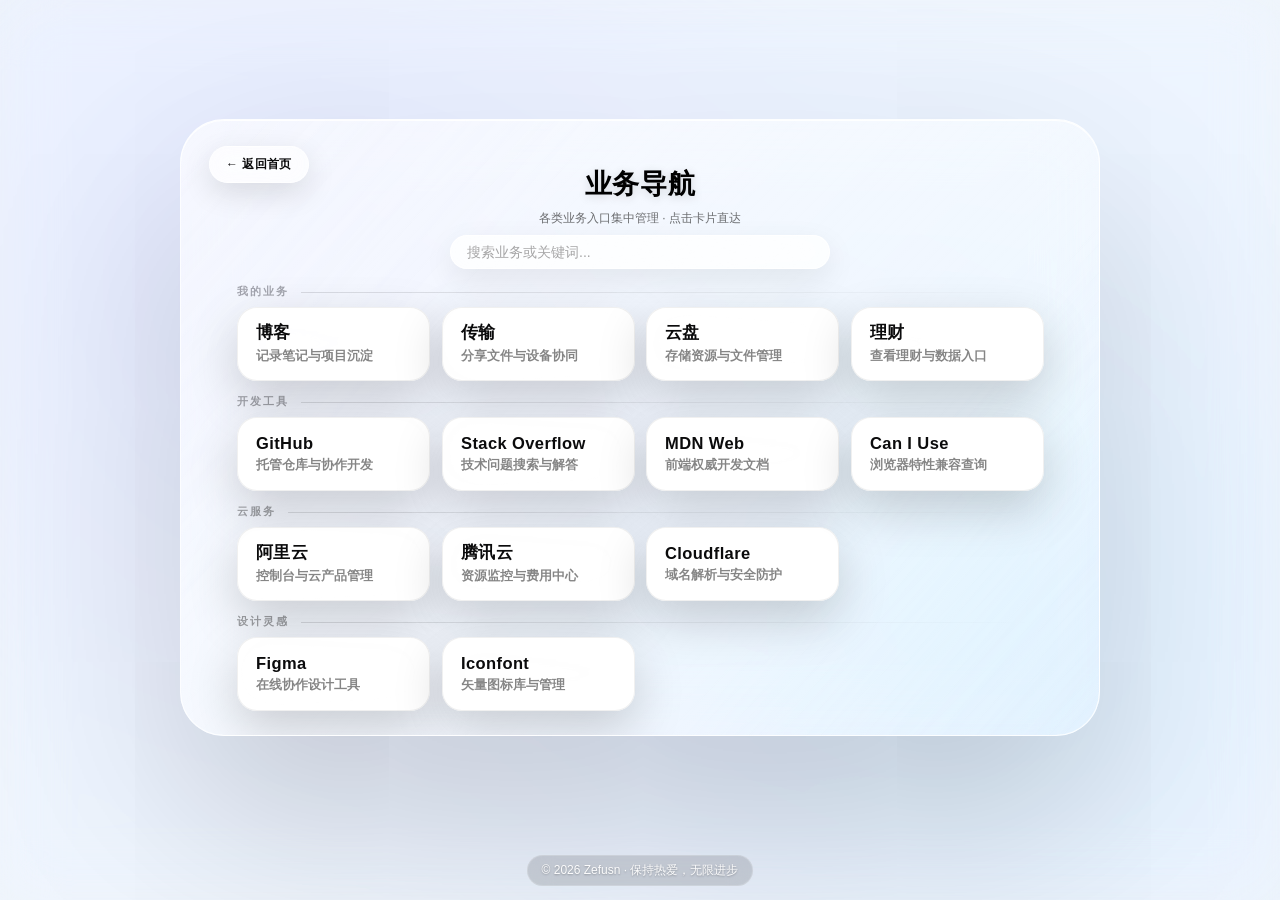
==== commit 34dbc99c: "fix(nav.html): 更新导航栏的项目配置 替换了壁纸和基金的导航项，更新了对应描述和跳转链接" ====
--- a/nav.html
+++ b/nav.html
@@ -39,9 +39,9 @@
         group: '我的业务',
         items: [
           { title: '博客', desc: '记录笔记与项目沉淀', url: 'https://www.note.luckymax.cn/' },
-          { title: '传输', desc: '快速在设备之间分享文件', url: 'https://www.snapdrop.luckymax.cn/' },
-          { title: '壁纸', desc: '收藏和切换视觉灵感', url: 'https://www.im.luckymax.cn/' },
-          { title: '基金', desc: '查看理财与数据入口', url: 'https://www.gd.luckymax.cn/' }
+          { title: '传输', desc: '分享文件与设备协同', url: 'https://www.sd.luckymax.cn/' },
+          { title: '云盘', desc: '存储资源与文件管理', url: 'https://www.alist.luckymax.cn/' },
+          { title: '理财', desc: '查看理财与数据入口', url: 'https://www.pay.luckymax.cn/' }
         ]
       },
       {
--- a/assets/css/style.css
+++ b/assets/css/style.css
@@ -80,8 +80,8 @@
 .container {
   position:relative; z-index:2;
   display:flex; flex-direction:column; align-items:center;
-  gap:30px;
-  padding:72px 44px;
+  gap:38px;
+  padding:88px 44px;
   border-radius:40px;
   width:min(880px, 94vw);
   min-height:auto;
@@ -118,12 +118,12 @@
 }
 
 .profile {
-  display:flex; flex-direction:column; align-items:center; gap:14px;
+  display:flex; flex-direction:column; align-items:center; gap:18px;
   transform: translateZ(40px);
 }
 
 .avatar {
-  width:120px; height:120px; border-radius:50%; overflow:hidden;
+  width:128px; height:128px; border-radius:50%; overflow:hidden;
   border:3px solid rgba(255,255,255,0.9);
   box-shadow:0 25px 60px rgba(0,0,0,0.22);
   transition:transform .4s ease;
@@ -154,8 +154,8 @@
 .daily-quote {
   text-align:center;
   max-width:600px;
-  min-height:84px;
-  padding:6px 24px 0;
+  min-height:92px;
+  padding:8px 24px 0;
   transform: translateZ(50px);
   display:flex; flex-direction:column; align-items:center;
 }
@@ -194,9 +194,9 @@
 .link-btn {
   display:flex; flex-direction:column; align-items:flex-start; justify-content:center;
   text-decoration:none;
-  gap:7px;
-  min-height:88px;
-  padding:16px 22px;
+  gap:8px;
+  min-height:96px;
+  padding:18px 22px;
   border-radius:22px;
   color:#0b0b0c;
 
@@ -722,23 +722,23 @@
 /* ===== 中等高度适配：视口高 ≥860px（1080p 主流笔记本/显示器）===== */
 @media (min-height:860px) {
   .container {
-    padding:86px 52px;
-    gap:36px;
+    padding:102px 52px;
+    gap:44px;
     border-radius:44px;
     width:min(940px, 94vw);
   }
 
-  .profile { gap:16px; }
-
-  .avatar { width:136px; height:136px; }
+  .profile { gap:20px; }
+
+  .avatar { width:144px; height:144px; }
 
   .name { font-size:32px; }
 
   .intro-line { font-size:16px; }
 
   .daily-quote {
-    padding:8px 28px 0;
-    min-height:96px;
+    padding:10px 28px 0;
+    min-height:104px;
   }
 
   .quote-label { margin-bottom:12px; }
@@ -754,9 +754,9 @@
   }
 
   .link-btn {
-    min-height:96px;
+    min-height:104px;
     gap:8px;
-    padding:18px 20px;
+    padding:20px 20px;
     border-radius:22px;
   }
 
@@ -831,23 +831,23 @@
   }
 
   .container {
-    padding:100px 56px;
-    gap:42px;
+    padding:116px 56px;
+    gap:50px;
     border-radius:50px;
     width:min(1000px, 94vw);
   }
 
-  .profile { gap:18px; }
-
-  .avatar { width:150px; height:150px; }
+  .profile { gap:22px; }
+
+  .avatar { width:160px; height:160px; }
 
   .name { font-size:36px; }
 
   .intro-line { font-size:17px; }
 
   .daily-quote {
-    padding:10px 30px 0;
-    min-height:108px;
+    padding:12px 30px 0;
+    min-height:116px;
   }
 
   .quote-label { margin-bottom:14px; }
@@ -863,9 +863,9 @@
   }
 
   .link-btn {
-    min-height:104px;
+    min-height:112px;
     gap:10px;
-    padding:20px 22px;
+    padding:22px 22px;
     border-radius:24px;
   }
 
@@ -971,20 +971,20 @@
 @media (min-width:2400px) and (min-height:1200px) {
   .container {
     width:min(1180px, 94vw);
-    padding:112px 64px;
-    gap:52px;
+    padding:128px 64px;
+    gap:60px;
     border-radius:54px;
   }
 
-  .avatar { width:168px; height:168px; }
+  .avatar { width:180px; height:180px; }
 
   .name { font-size:40px; }
 
   .intro-line { font-size:18px; }
 
   .daily-quote {
-    padding:12px 32px 0;
-    min-height:120px;
+    padding:14px 32px 0;
+    min-height:128px;
   }
 
   .quote-label { margin-bottom:16px; }
@@ -1000,9 +1000,9 @@
   }
 
   .link-btn {
-    min-height:112px;
+    min-height:120px;
     gap:10px;
-    padding:24px 24px;
+    padding:26px 24px;
     border-radius:26px;
   }
 
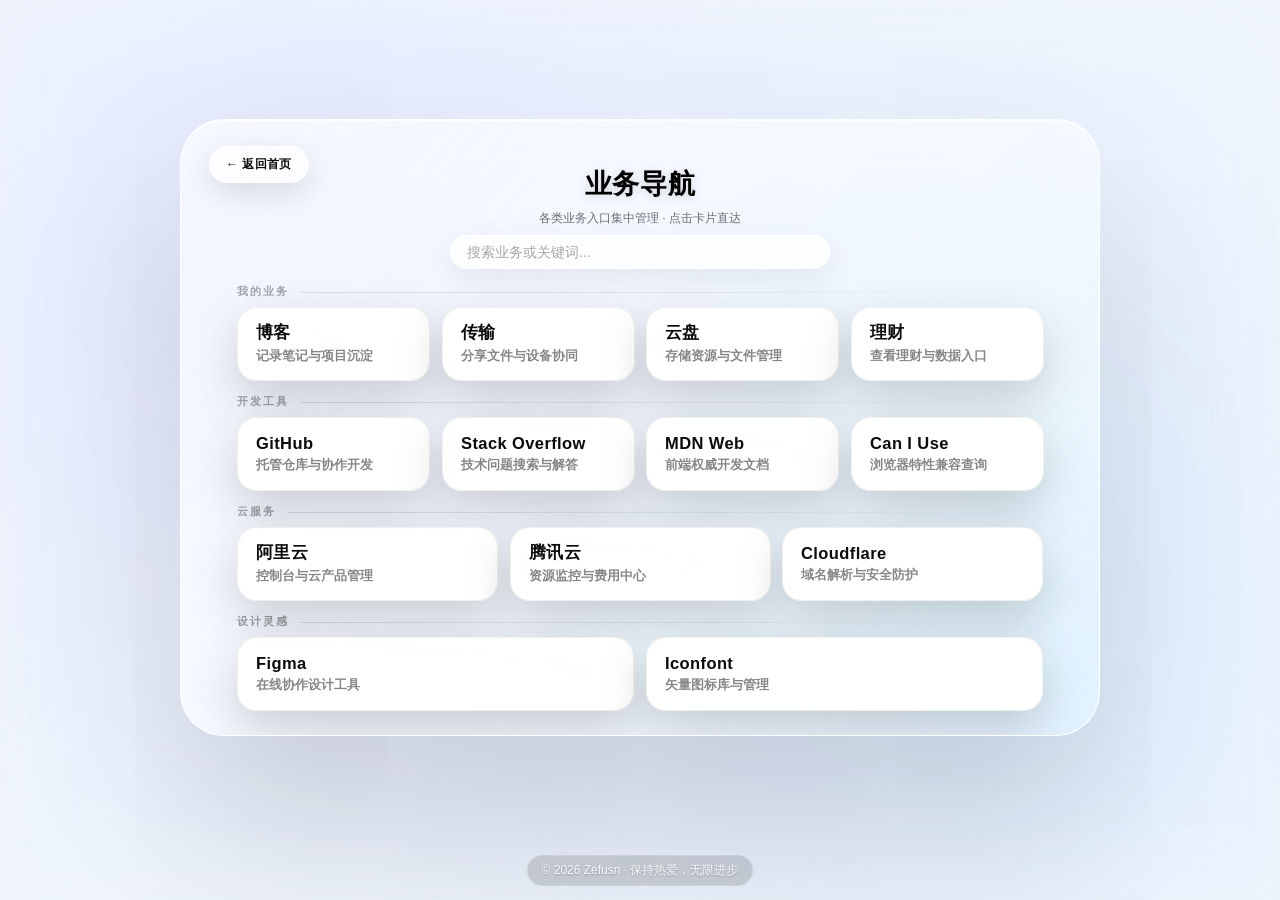
==== commit 98a47fba: "style(nav): 调整导航页卡片布局为flex适配不足4个的场景 将原网格布局改为flex布局，添加.link-btn的flex基础样式，移除多余的grid模板列配置，同时更新了注释说明" ====
--- a/nav.html
+++ b/nav.html
@@ -5,7 +5,7 @@
   <meta name="viewport" content="width=device-width, initial-scale=1.0" />
   <title>业务导航</title>
   <link rel="icon" href="assets/img/favicon.ico" type="image/x-icon">
-  <link rel="stylesheet" href="assets/css/style.css?v=20260829h">
+  <link rel="stylesheet" href="assets/css/style.css?v=20260829i">
 </head>
 
 <body class="scroll-page">
--- a/assets/css/style.css
+++ b/assets/css/style.css
@@ -527,12 +527,17 @@
   transform: translateZ(50px);
 }
 
-/* nav 页内的卡片网格：默认 4 列（与首页一致），紧凑一屏 */
+/* nav 页内的卡片：flex 布局，不足 4 个时自动拉宽填满整行 */
 .nav-section .links {
-  grid-template-columns:repeat(4, 1fr);
+  display:flex;
+  flex-wrap:wrap;
   gap:14px;
   width:100%;
   max-width:none;
+}
+
+.nav-section .link-btn {
+  flex:1 0 calc(25% - 14px);
 }
 
 .nav-section {
@@ -806,7 +811,6 @@
 
   body.scroll-page .nav-section .links {
     gap:12px;
-    grid-template-columns:repeat(4, 1fr);
   }
 
   body.scroll-page .link-btn {
@@ -923,7 +927,6 @@
 
   body.scroll-page .nav-section .links {
     gap:14px;
-    grid-template-columns:repeat(4, 1fr);
   }
 
   body.scroll-page .link-btn {
@@ -960,10 +963,6 @@
 
   body.scroll-page .nav-sections {
     max-width:none;
-  }
-
-  body.scroll-page .nav-section .links {
-    grid-template-columns:repeat(4, 1fr);
   }
 }
 
@@ -1060,7 +1059,6 @@
 
   body.scroll-page .nav-section .links {
     gap:16px;
-    grid-template-columns:repeat(4, 1fr);
   }
 
   body.scroll-page .link-btn {
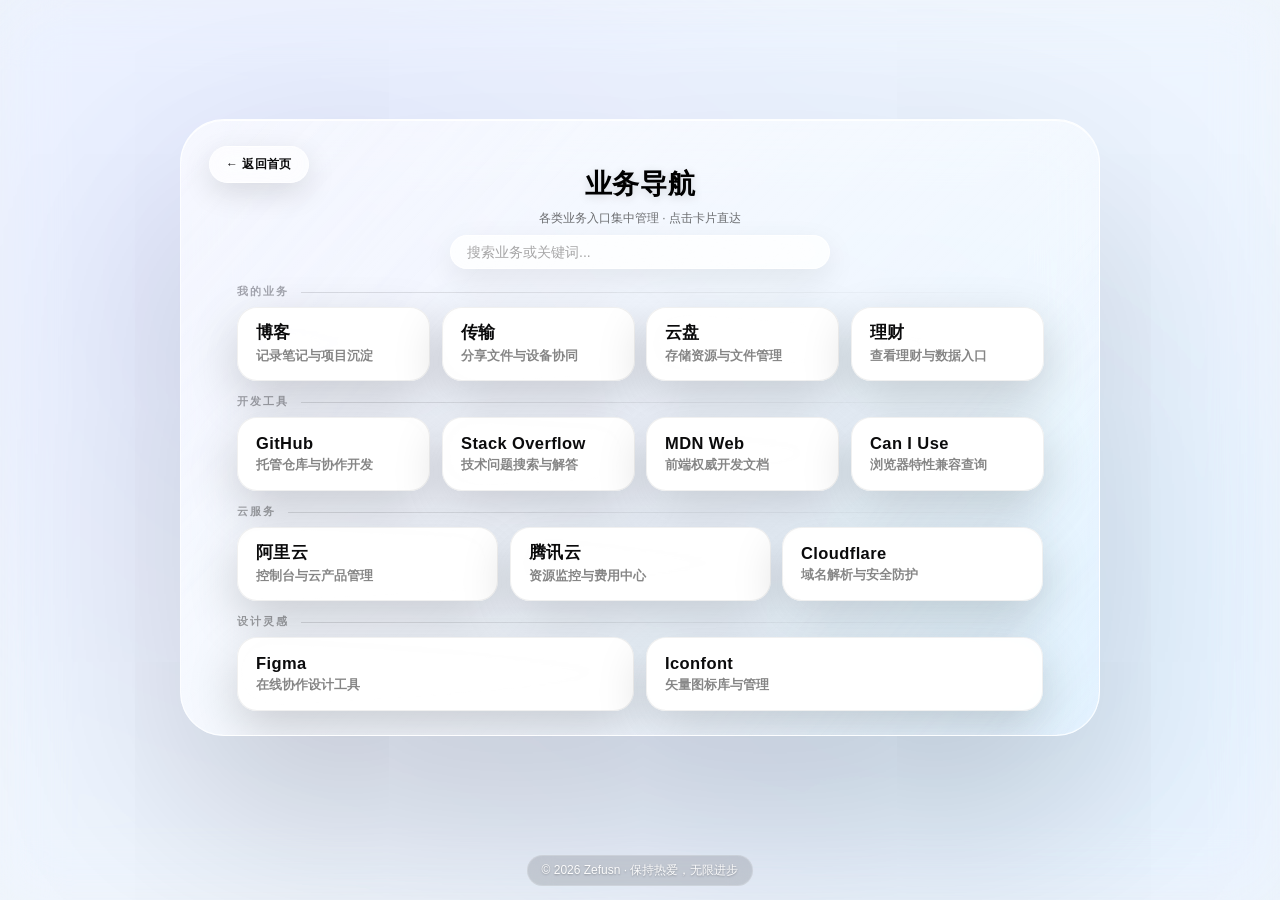
==== commit de272392: "chore: add svg logo and update favicon references 新增了svg格式的品牌logo图标，并在首页和导航页的favicon链接中添加了该svg图标的引用，" ====
--- a/nav.html
+++ b/nav.html
@@ -5,6 +5,7 @@
   <meta name="viewport" content="width=device-width, initial-scale=1.0" />
   <title>业务导航</title>
   <link rel="icon" href="assets/img/favicon.ico" type="image/x-icon">
+  <link rel="icon" href="assets/img/logo.svg?v=3" type="image/svg+xml">
   <link rel="stylesheet" href="assets/css/style.css?v=20260829i">
 </head>
 
